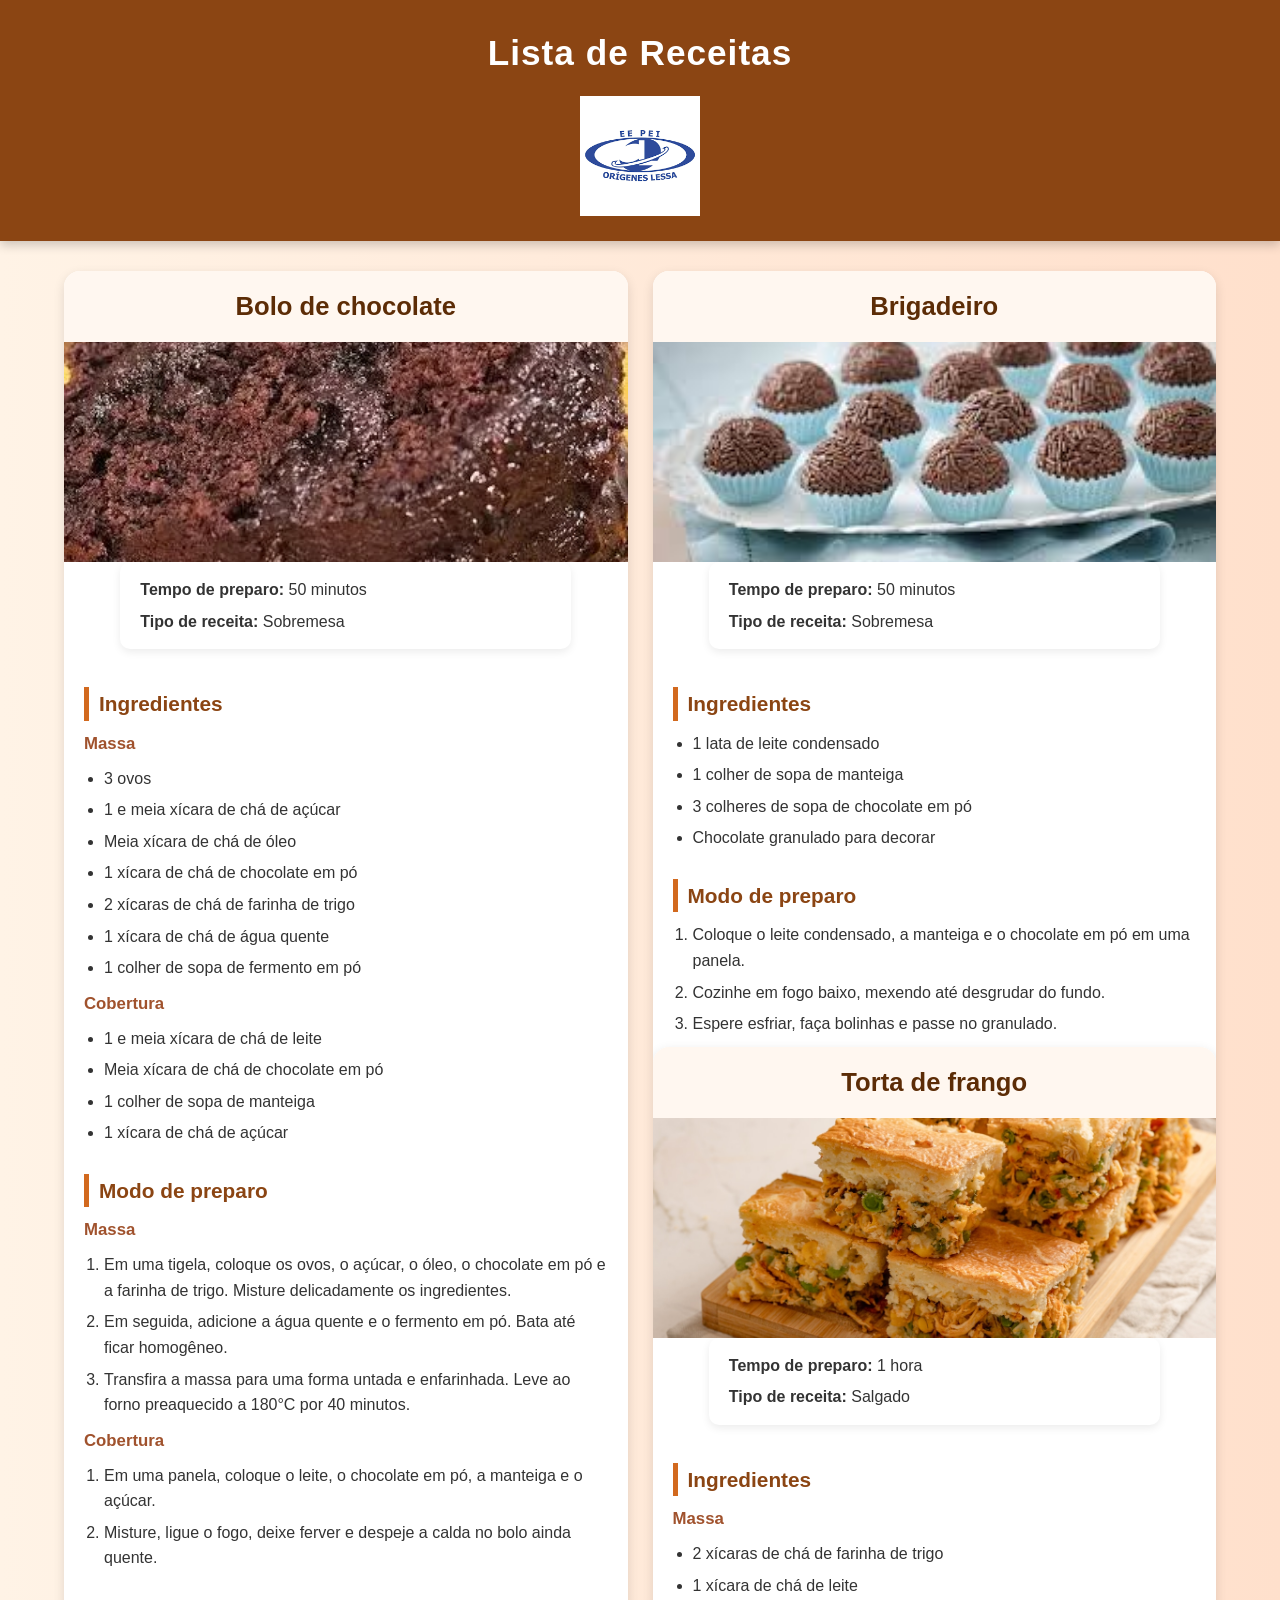
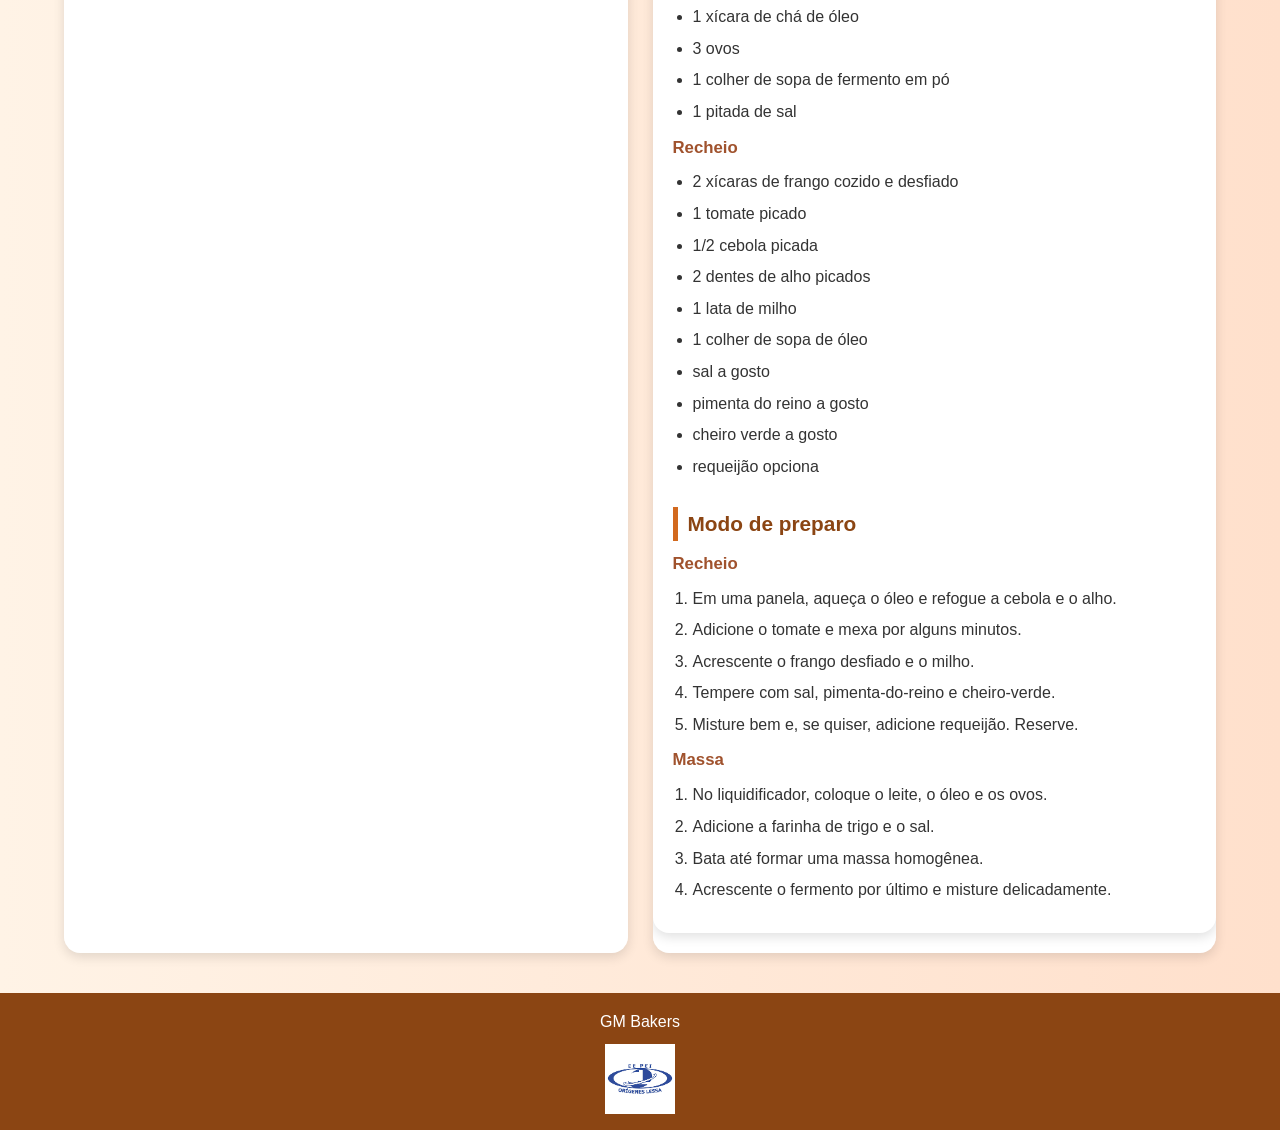
==== Culinaria/index.html @ 26c17c5d "site de culinaria" ====
<!DOCTYPE html>
<html lang="pt-BR">
<head>
    <meta charset="UTF-8">
    <meta name="viewport" content="width=device-width, initial-scale=1.0">
    <title>Culinária</title>
    <link rel="stylesheet" href="style.css">
    <link rel="icon" href="imagens/simbolo_origenes.jpg" type="image/jpg">
</head>
<body>

    <header>
        <h1>Lista de Receitas</h1>
        <img src="imagens/simbolo_origenes.jpg" alt="Logo da escola" class="logo">
    </header>

    <main class="receitas-container">

        <article class="card-receita">
            <h2>Bolo de chocolate</h2>

            <img src="imagens/bolo_chocolate.jpg" alt="Bolo de chocolate">
            <div class="info-receita">
                <p><strong>Tempo de preparo:</strong> 50 minutos</p>
                <p><strong>Tipo de receita:</strong> Sobremesa</p>
            </div>
            <section>
                <h3>Ingredientes</h3>

                <h4>Massa</h4>
                <ul>
                    <li>3 ovos</li>
                    <li>1 e meia xícara de chá de açúcar</li>
                    <li>Meia xícara de chá de óleo</li>
                    <li>1 xícara de chá de chocolate em pó</li>
                    <li>2 xícaras de chá de farinha de trigo</li>
                    <li>1 xícara de chá de água quente</li>
                    <li>1 colher de sopa de fermento em pó</li>
                </ul>

                <h4>Cobertura</h4>
                <ul>
                    <li>1 e meia xícara de chá de leite</li>
                    <li>Meia xícara de chá de chocolate em pó</li>
                    <li>1 colher de sopa de manteiga</li>
                    <li>1 xícara de chá de açúcar</li>
                </ul>
            </section>

            <section>
                <h3>Modo de preparo</h3>

                <h4>Massa</h4>
                <ol>
                    <li>Em uma tigela, coloque os ovos, o açúcar, o óleo, o chocolate em pó e a farinha de trigo. Misture delicadamente os ingredientes.</li>
                    <li>Em seguida, adicione a água quente e o fermento em pó. Bata até ficar homogêneo.</li>
                    <li>Transfira a massa para uma forma untada e enfarinhada. Leve ao forno preaquecido a 180°C por 40 minutos.</li>
                </ol>

                <h4>Cobertura</h4>
                <ol>
                    <li>Em uma panela, coloque o leite, o chocolate em pó, a manteiga e o açúcar.</li>
                    <li>Misture, ligue o fogo, deixe ferver e despeje a calda no bolo ainda quente.</li>
                </ol>
            </section>
        </article>

        <article class="card-receita">
            <h2>Brigadeiro</h2>

            <img src="imagens/brigadeiro.jpg" alt="Brigadeiro">
            <div class="info-receita">
                <p><strong>Tempo de preparo:</strong> 50 minutos</p>
                <p><strong>Tipo de receita:</strong> Sobremesa</p>
            </div>
            <section>
                <h3>Ingredientes</h3>
                <ul>
                    <li>1 lata de leite condensado</li>
                    <li>1 colher de sopa de manteiga</li>
                    <li>3 colheres de sopa de chocolate em pó</li>
                    <li>Chocolate granulado para decorar</li>
                </ul>
            </section>

            <section>
                <h3>Modo de preparo</h3>
                <ol>
                    <li>Coloque o leite condensado, a manteiga e o chocolate em pó em uma panela.</li>
                    <li>Cozinhe em fogo baixo, mexendo até desgrudar do fundo.</li>
                    <li>Espere esfriar, faça bolinhas e passe no granulado.</li>
                </ol>
            </section>

            <article class="card-receita">
                <h2>Torta de frango</h2>
            
                <img src="imagens/torta_de_frango,jpg.jpg" alt="Nome da receita">
            
                <div class="info-receita">
                    <p><strong>Tempo de preparo:</strong> 1 hora</p>
                    <p><strong>Tipo de receita:</strong> Salgado</p>
                </div>
            
                <section>
                    <h3>Ingredientes</h3>
                    <h4>Massa</h4>
                    <ul>
                        <li>2 xícaras de chá de farinha de trigo</li>
                        <li>1 xícara de chá  de leite</li>
                        <li>1 xícara de chá de óleo</li>
                        <li>3 ovos</li>
                        <li>1 colher de sopa de fermento em pó</li>
                        <li>1 pitada de sal</li>
                    </ul>
                    <h4>Recheio</h4>
                <ul>
                    <li>2 xícaras de frango cozido e desfiado</li>
                    <li>1 tomate picado</li>
                    <li>1/2 cebola picada</li>
                    <li>2 dentes de alho picados</li>
                    <li>1 lata de milho</li>
                    <li>1 colher de sopa de óleo</li>
                    <li>sal a gosto</li>
                    <li>pimenta do reino a gosto</li>
                    <li>cheiro verde a gosto</li>
                    <li>requeijão opciona</li>
                </ul>
                </section>
            
                <section>
                    <h3>Modo de preparo</h3>
                    <h4>Recheio</h4>
                    <ol>
                        <li>Em uma panela, aqueça o óleo e refogue a cebola e o alho.</li>
                        <li>Adicione o tomate e mexa por alguns minutos.</li>
                        <li>Acrescente o frango desfiado e o milho.</li>
                        <li>Tempere com sal, pimenta-do-reino e cheiro-verde.</li>
                        <li>Misture bem e, se quiser, adicione requeijão. Reserve.</li>
                    </ol>
                    <h4>Massa</h4>
                    <ol>
                        <li>No liquidificador, coloque o leite, o óleo e os ovos.</li>
                        <li>Adicione a farinha de trigo e o sal.</li>
                        <li>Bata até formar uma massa homogênea.</li>
                        <li>Acrescente o fermento por último e misture delicadamente.</li>
                    </ol>
                </section>
            </article>
    </main>

    <footer>
        GM Bakers
        <img src="imagens/simbolo_origenes.jpg" alt="Logo da escola" class="logo-footer">
    </footer>

</body>
</html>
---- Culinaria/style.css ----
* {
    margin: 0;
    padding: 0;
    box-sizing: border-box;
}

body {
    font-family: Arial, Helvetica, sans-serif;
    background: linear-gradient(to right, #fff3e6, #ffe0cc);
    color: #333;
    line-height: 1.6;
}

header {
    background-color: #8b4513;
    color: white;
    text-align: center;
    padding: 25px;
    margin-bottom: 30px;
    box-shadow: 0 4px 10px rgba(0, 0, 0, 0.2);
}

header h1 {
    font-size: 2.2rem;
    letter-spacing: 1px;
}

.receitas-container {
    width: 90%;
    max-width: 1200px;
    margin: 0 auto 40px auto;
    display: grid;
    grid-template-columns: repeat(auto-fit, minmax(320px, 1fr));
    gap: 25px;
}

.card-receita {
    background-color: white;
    border-radius: 16px;
    overflow: hidden;
    box-shadow: 0 4px 12px rgba(0, 0, 0, 0.12);
    display: flex;
    flex-direction: column;
    padding-bottom: 20px;
    transition: transform 0.3s ease, box-shadow 0.3s ease;
    animation: aparecer 0.7s ease;
}

.card-receita:hover {
    transform: translateY(-8px);
    box-shadow: 0 8px 18px rgba(0, 0, 0, 0.18);
}

.card-receita h2 {
    background-color: #fff7f0;
    color: #5c2c06;
    text-align: center;
    padding: 15px;
    font-size: 1.6rem;
}

.card-receita img {
    display: block;
    width: 100%;
    height: 220px;
    object-fit: cover;
}

.logo {
    width: 120px;
    height: auto;
    display: block;
    margin: 15px auto 0;
}

.logo-footer {
    width: 70px;
    height: auto;
    display: block;
    margin: 10px auto 0;
}

.card-receita section {
    padding: 18px 20px 0 20px;
}

.card-receita h3 {
    color: #8b4513;
    font-size: 1.3rem;
    margin-bottom: 10px;
    border-left: 5px solid #d2691e;
    padding-left: 10px;
}

.card-receita h4 {
    color: #a0522d;
    margin-top: 10px;
    margin-bottom: 8px;
    font-size: 1.05rem;
}

.card-receita ul,
.card-receita ol {
    margin-left: 20px;
    margin-bottom: 10px;
}

.card-receita li {
    margin-bottom: 6px;
}

footer {
    background-color: #8b4513;
    color: white;
    text-align: center;
    padding: 16px;
    margin-top: 20px;
}

@keyframes aparecer {
    from {
        opacity: 0;
        transform: translateY(20px);
    }
    to {
        opacity: 1;
        transform: translateY(0);
    }
}
.info-receita {
    width: 80%;
    max-width: 800px;
    margin: 0 auto 20px auto;
    background-color: white;
    padding: 15px 20px;
    border-radius: 10px;
    box-shadow: 0 3px 8px rgba(0, 0, 0, 0.08);
}

.info-receita p {
    margin-bottom: 6px;
}

.info-receita p:last-child {
    margin-bottom: 0;
}
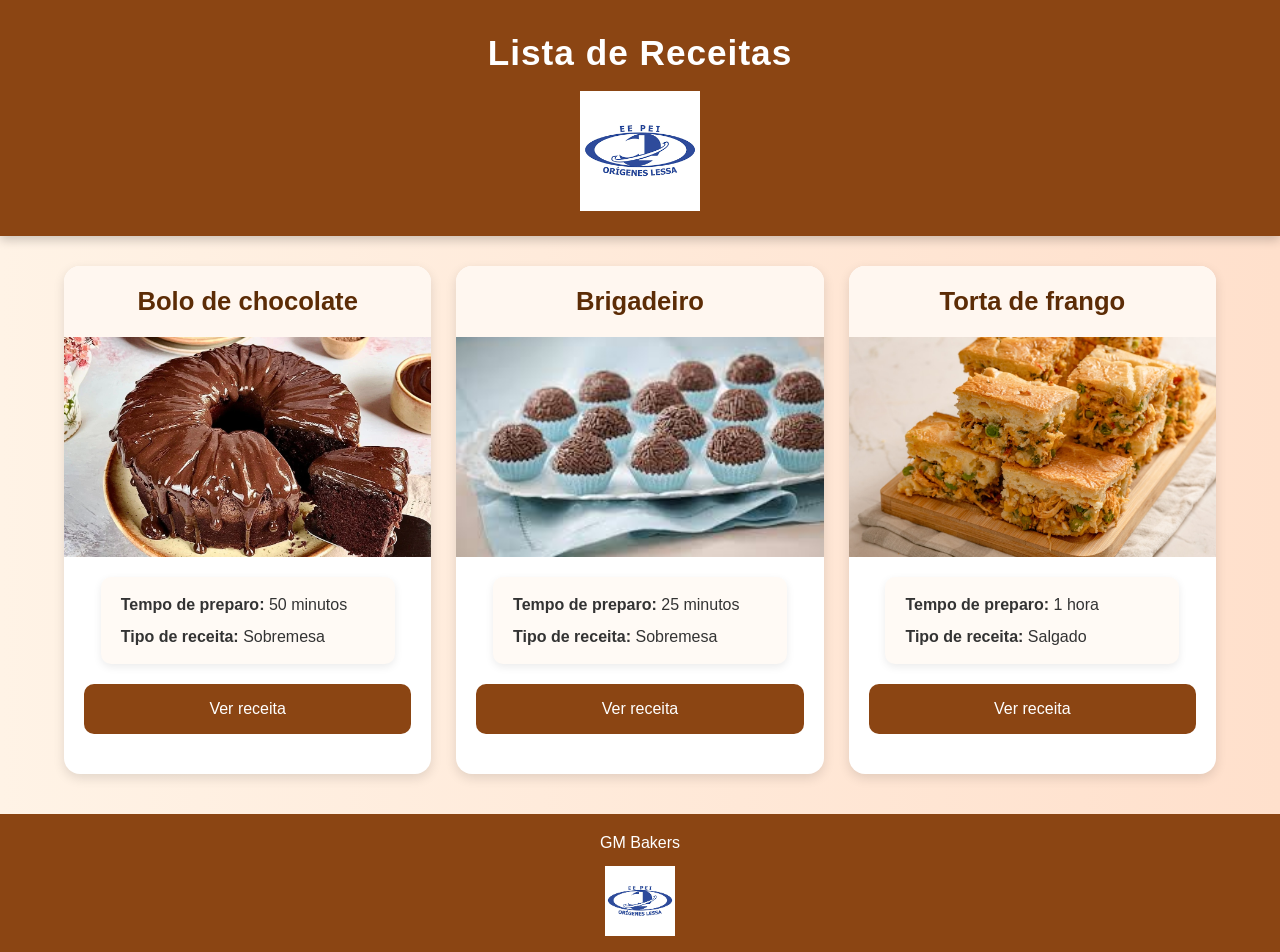
==== commit 25b0713c: "Site de culinária" ====
--- a/Culinaria/index.html
+++ b/Culinaria/index.html
@@ -18,135 +18,40 @@
 
         <article class="card-receita">
             <h2>Bolo de chocolate</h2>
+            <img src="imagens/bolo_chocolate.jpg" alt="Bolo de chocolate">
 
-            <img src="imagens/bolo_chocolate.jpg" alt="Bolo de chocolate">
             <div class="info-receita">
                 <p><strong>Tempo de preparo:</strong> 50 minutos</p>
                 <p><strong>Tipo de receita:</strong> Sobremesa</p>
             </div>
-            <section>
-                <h3>Ingredientes</h3>
 
-                <h4>Massa</h4>
-                <ul>
-                    <li>3 ovos</li>
-                    <li>1 e meia xícara de chá de açúcar</li>
-                    <li>Meia xícara de chá de óleo</li>
-                    <li>1 xícara de chá de chocolate em pó</li>
-                    <li>2 xícaras de chá de farinha de trigo</li>
-                    <li>1 xícara de chá de água quente</li>
-                    <li>1 colher de sopa de fermento em pó</li>
-                </ul>
-
-                <h4>Cobertura</h4>
-                <ul>
-                    <li>1 e meia xícara de chá de leite</li>
-                    <li>Meia xícara de chá de chocolate em pó</li>
-                    <li>1 colher de sopa de manteiga</li>
-                    <li>1 xícara de chá de açúcar</li>
-                </ul>
-            </section>
-
-            <section>
-                <h3>Modo de preparo</h3>
-
-                <h4>Massa</h4>
-                <ol>
-                    <li>Em uma tigela, coloque os ovos, o açúcar, o óleo, o chocolate em pó e a farinha de trigo. Misture delicadamente os ingredientes.</li>
-                    <li>Em seguida, adicione a água quente e o fermento em pó. Bata até ficar homogêneo.</li>
-                    <li>Transfira a massa para uma forma untada e enfarinhada. Leve ao forno preaquecido a 180°C por 40 minutos.</li>
-                </ol>
-
-                <h4>Cobertura</h4>
-                <ol>
-                    <li>Em uma panela, coloque o leite, o chocolate em pó, a manteiga e o açúcar.</li>
-                    <li>Misture, ligue o fogo, deixe ferver e despeje a calda no bolo ainda quente.</li>
-                </ol>
-            </section>
+            <a href="bolo.html" class="btn-receita">Ver receita</a>
         </article>
 
         <article class="card-receita">
             <h2>Brigadeiro</h2>
+            <img src="imagens/brigadeiro.jpg" alt="Brigadeiro">
 
-            <img src="imagens/brigadeiro.jpg" alt="Brigadeiro">
             <div class="info-receita">
-                <p><strong>Tempo de preparo:</strong> 50 minutos</p>
+                <p><strong>Tempo de preparo:</strong> 25 minutos</p>
                 <p><strong>Tipo de receita:</strong> Sobremesa</p>
             </div>
-            <section>
-                <h3>Ingredientes</h3>
-                <ul>
-                    <li>1 lata de leite condensado</li>
-                    <li>1 colher de sopa de manteiga</li>
-                    <li>3 colheres de sopa de chocolate em pó</li>
-                    <li>Chocolate granulado para decorar</li>
-                </ul>
-            </section>
 
-            <section>
-                <h3>Modo de preparo</h3>
-                <ol>
-                    <li>Coloque o leite condensado, a manteiga e o chocolate em pó em uma panela.</li>
-                    <li>Cozinhe em fogo baixo, mexendo até desgrudar do fundo.</li>
-                    <li>Espere esfriar, faça bolinhas e passe no granulado.</li>
-                </ol>
-            </section>
+            <a href="brigadeiro.html" class="btn-receita">Ver receita</a>
+        </article>
 
-            <article class="card-receita">
-                <h2>Torta de frango</h2>
-            
-                <img src="imagens/torta_de_frango,jpg.jpg" alt="Nome da receita">
-            
-                <div class="info-receita">
-                    <p><strong>Tempo de preparo:</strong> 1 hora</p>
-                    <p><strong>Tipo de receita:</strong> Salgado</p>
-                </div>
-            
-                <section>
-                    <h3>Ingredientes</h3>
-                    <h4>Massa</h4>
-                    <ul>
-                        <li>2 xícaras de chá de farinha de trigo</li>
-                        <li>1 xícara de chá  de leite</li>
-                        <li>1 xícara de chá de óleo</li>
-                        <li>3 ovos</li>
-                        <li>1 colher de sopa de fermento em pó</li>
-                        <li>1 pitada de sal</li>
-                    </ul>
-                    <h4>Recheio</h4>
-                <ul>
-                    <li>2 xícaras de frango cozido e desfiado</li>
-                    <li>1 tomate picado</li>
-                    <li>1/2 cebola picada</li>
-                    <li>2 dentes de alho picados</li>
-                    <li>1 lata de milho</li>
-                    <li>1 colher de sopa de óleo</li>
-                    <li>sal a gosto</li>
-                    <li>pimenta do reino a gosto</li>
-                    <li>cheiro verde a gosto</li>
-                    <li>requeijão opciona</li>
-                </ul>
-                </section>
-            
-                <section>
-                    <h3>Modo de preparo</h3>
-                    <h4>Recheio</h4>
-                    <ol>
-                        <li>Em uma panela, aqueça o óleo e refogue a cebola e o alho.</li>
-                        <li>Adicione o tomate e mexa por alguns minutos.</li>
-                        <li>Acrescente o frango desfiado e o milho.</li>
-                        <li>Tempere com sal, pimenta-do-reino e cheiro-verde.</li>
-                        <li>Misture bem e, se quiser, adicione requeijão. Reserve.</li>
-                    </ol>
-                    <h4>Massa</h4>
-                    <ol>
-                        <li>No liquidificador, coloque o leite, o óleo e os ovos.</li>
-                        <li>Adicione a farinha de trigo e o sal.</li>
-                        <li>Bata até formar uma massa homogênea.</li>
-                        <li>Acrescente o fermento por último e misture delicadamente.</li>
-                    </ol>
-                </section>
-            </article>
+        <article class="card-receita">
+            <h2>Torta de frango</h2>
+            <img src="imagens/torta_de_frango.jpg" alt="Torta de frango">
+
+            <div class="info-receita">
+                <p><strong>Tempo de preparo:</strong> 1 hora</p>
+                <p><strong>Tipo de receita:</strong> Salgado</p>
+            </div>
+
+            <a href="torta.html" class="btn-receita">Ver receita</a>
+        </article>
+
     </main>
 
     <footer>
--- a/Culinaria/style.css
+++ b/Culinaria/style.css
@@ -11,6 +11,7 @@
     line-height: 1.6;
 }
 
+/* Cabeçalho */
 header {
     background-color: #8b4513;
     color: white;
@@ -23,8 +24,25 @@
 header h1 {
     font-size: 2.2rem;
     letter-spacing: 1px;
-}
-
+    margin-bottom: 10px;
+}
+
+/* Logo */
+.logo {
+    width: 120px;
+    height: auto;
+    display: block;
+    margin: 10px auto 0;
+}
+
+.logo-footer {
+    width: 70px;
+    height: auto;
+    display: block;
+    margin: 10px auto 0;
+}
+
+/* Página inicial com cards */
 .receitas-container {
     width: 90%;
     max-width: 1200px;
@@ -34,6 +52,14 @@
     gap: 25px;
 }
 
+/* Página individual da receita */
+.pagina-receita {
+    width: 90%;
+    max-width: 900px;
+    margin: 0 auto 40px auto;
+}
+
+/* Card */
 .card-receita {
     background-color: white;
     border-radius: 16px;
@@ -59,27 +85,40 @@
     font-size: 1.6rem;
 }
 
-.card-receita img {
+/* Imagens das receitas */
+.receitas-container .card-receita img {
     display: block;
     width: 100%;
     height: 220px;
     object-fit: cover;
 }
-
-.logo {
-    width: 120px;
+.pagina-receita .card-receita img {
+    display: block;
+    width: 100%;
     height: auto;
-    display: block;
-    margin: 15px auto 0;
-}
-
-.logo-footer {
-    width: 70px;
-    height: auto;
-    display: block;
-    margin: 10px auto 0;
-}
-
+    object-fit: contain;
+}
+
+/* Informações rápidas */
+.info-receita {
+    width: 80%;
+    max-width: 800px;
+    margin: 20px auto;
+    background-color: #fffaf5;
+    padding: 15px 20px;
+    border-radius: 10px;
+    box-shadow: 0 3px 8px rgba(0, 0, 0, 0.08);
+}
+
+.info-receita p {
+    margin-bottom: 6px;
+}
+
+.info-receita p:last-child {
+    margin-bottom: 0;
+}
+
+/* Conteúdo da receita */
 .card-receita section {
     padding: 18px 20px 0 20px;
 }
@@ -109,6 +148,26 @@
     margin-bottom: 6px;
 }
 
+/* Botões / links */
+.btn-receita {
+    display: inline-block;
+    text-align: center;
+    margin: 0 20px 20px 20px;
+    padding: 12px 18px;
+    border-radius: 10px;
+    background-color: #8b4513;
+    color: white;
+    font-size: 1rem;
+    text-decoration: none;
+    transition: background-color 0.3s ease, transform 0.2s ease;
+}
+
+.btn-receita:hover {
+    background-color: #a0522d;
+    transform: scale(1.03);
+}
+
+/* Rodapé */
 footer {
     background-color: #8b4513;
     color: white;
@@ -117,6 +176,7 @@
     margin-top: 20px;
 }
 
+/* Animação */
 @keyframes aparecer {
     from {
         opacity: 0;
@@ -127,20 +187,55 @@
         transform: translateY(0);
     }
 }
-.info-receita {
-    width: 80%;
-    max-width: 800px;
-    margin: 0 auto 20px auto;
-    background-color: white;
-    padding: 15px 20px;
-    border-radius: 10px;
-    box-shadow: 0 3px 8px rgba(0, 0, 0, 0.08);
-}
-
-.info-receita p {
-    margin-bottom: 6px;
-}
-
-.info-receita p:last-child {
-    margin-bottom: 0;
+
+/* Responsividade */
+@media (max-width: 768px) {
+    header h1 {
+        font-size: 1.8rem;
+    }
+
+    .logo {
+        width: 90px;
+    }
+
+    .card-receita h2 {
+        font-size: 1.4rem;
+    }
+
+    .card-receita img {
+        height: 200px;
+    }
+
+    .info-receita {
+        width: 90%;
+    }
+}
+
+@media (max-width: 480px) {
+    .receitas-container {
+        width: 95%;
+        grid-template-columns: 1fr;
+    }
+
+    .pagina-receita {
+        width: 95%;
+    }
+
+    header {
+        padding: 20px;
+    }
+
+    header h1 {
+        font-size: 1.5rem;
+    }
+
+    .card-receita img {
+        height: 180px;
+    }
+
+    .btn-receita {
+        margin: 0 15px 15px 15px;
+        padding: 10px 14px;
+        font-size: 0.95rem;
+    }
 }
